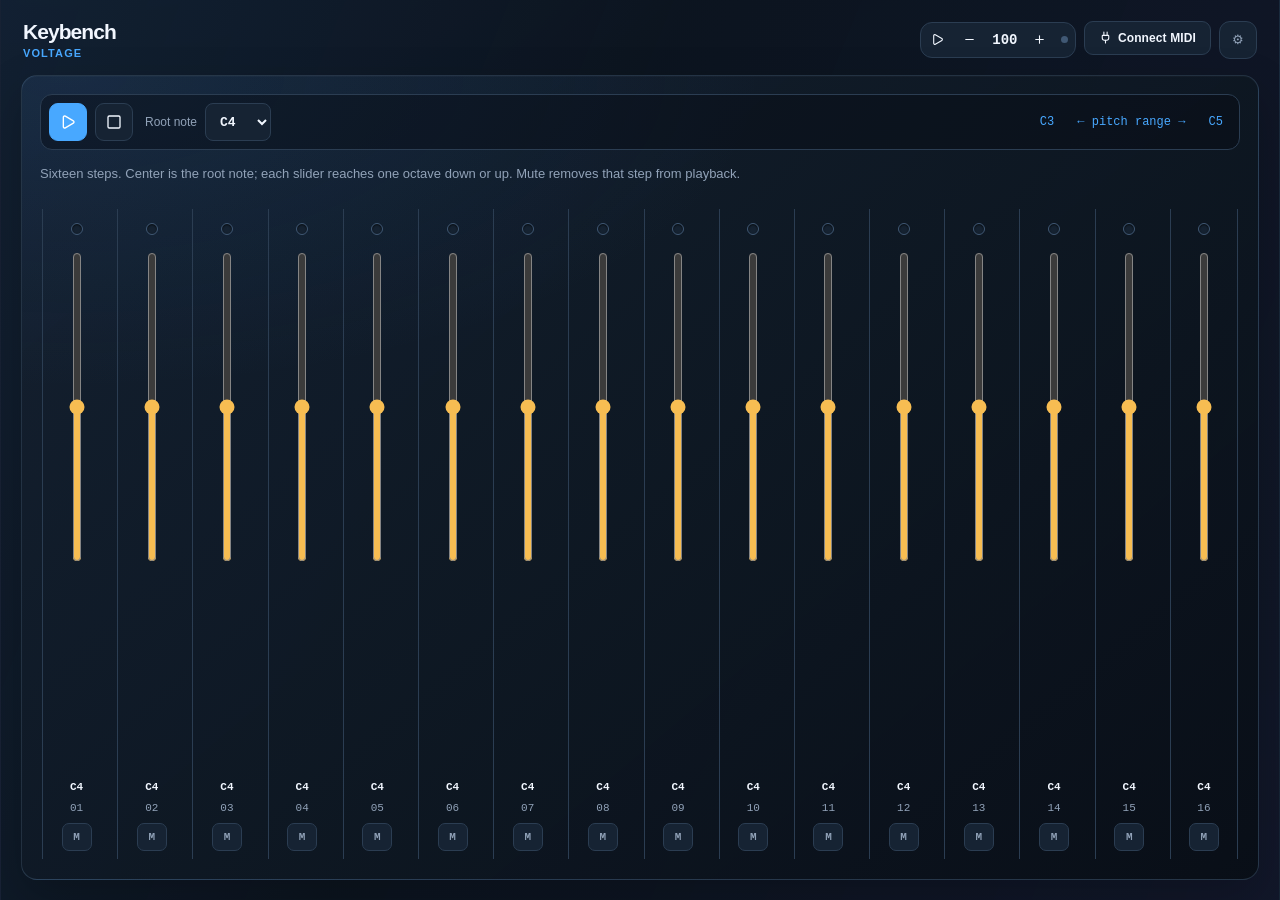
==== app/voltage/index.html @ 74cf9833 "feat: add Voltage step sequencer" ====
<!DOCTYPE html>
<html lang="en">
<head>
<meta charset="utf-8">
<meta name="viewport" content="width=device-width, initial-scale=1, viewport-fit=cover, interactive-widget=resizes-content">
<meta name="theme-color" content="#080d14">
<title>Keybench — Voltage</title>
<link rel="stylesheet" href="../assets/shared.css">
<link rel="stylesheet" href="voltage.css">
</head>
<body>
<div class="chassis">
  <div class="chassis-head">
    <a class="wordmark" href="../index.html"><b>Keybench</b><span>Voltage</span></a>
    <div class="nav-controls">
      <div class="metronome">
        <button class="tbtn-sm" id="metroPlay" aria-pressed="false" aria-label="Metronome"></button>
        <button class="tbtn-sm" id="bpmDown" aria-label="Decrease BPM"></button>
        <span class="bpm-readout" id="bpmReadout">100</span>
        <button class="tbtn-sm" id="bpmUp" aria-label="Increase BPM"></button>
        <span class="beat-dot" id="beatDot"></span>
      </div>
      <button class="btn-pill quick-connect" id="quickConnectBtn"></button>
      <button class="gear-btn" id="settingsBtn" aria-pressed="false" aria-expanded="false" aria-controls="panelDevice" aria-label="MIDI settings">⚙</button>
    </div>
  </div>

  <div class="screen">
    <section class="panel active" id="panelMain" role="tabpanel">
      <div class="voltage-toolbar">
        <button class="tbtn primary" id="playBtn" aria-label="Play"></button>
        <button class="tbtn" id="stopBtn" aria-label="Stop"></button>
        <label class="root-note" for="rootNote">Root note <select id="rootNote" aria-label="Root note, C3 to C5"></select></label>
        <span class="voltage-range"><span id="minPitch">C3</span> <span>← pitch range →</span> <span id="maxPitch">C5</span></span>
      </div>
      <p class="voltage-help">Sixteen steps. Center is the root note; each slider reaches one octave down or up. Mute removes that step from playback.</p>
      <div class="voltage-sequencer" id="voltageSequencer" aria-label="16-step voltage sequencer"></div>
    </section>

    <section class="panel settings-drawer" id="panelDevice" role="dialog" aria-modal="true" aria-label="MIDI settings">
      <div class="settings-scroll">
        <div class="settings-section"><span class="settings-note" id="connectStatus">Not connected — connect an output to hear Voltage.</span></div>
        <div class="settings-section"><h3>Input — the connected controller</h3><div class="device-list" role="radiogroup" aria-label="MIDI input device" id="inputList"></div></div>
        <div class="settings-section"><h3>Output — where Voltage sends</h3><div class="device-list" role="radiogroup" aria-label="MIDI output device" id="outputList"></div></div>
        <div class="settings-foot"><button class="btn-pill" id="rescanBtn">Rescan devices</button><span class="settings-note">Use Chrome or Edge over HTTPS or localhost for Web MIDI.</span></div>
      </div>
    </section>
  </div>
</div>
<script src="../assets/shared.js"></script>
<script src="voltage.js"></script>
</body>
</html>
---- app/assets/shared.css ----
/* Composer system (Bauhaus confetti on concrete), committed to a single dark scheme —
   this is the product's own screen, not a page that should flip with the OS.
   Shared by the launcher and every app folder in app/. */
:root {
  --bg:#080d14; --surface:#101a26; --surface-raised:#162333; --surface-elevated:#1c2b3e;
  --border:#2b3d52; --border-strong:#405874; --text:#f2f7ff; --text-muted:#91a2b8;
  --accent:#48a8ff; --accent-strong:#248bea; --accent-soft:rgba(72,168,255,.14);
  --rec:#ff626d; --mute-active:#e6505b; --ok:#48d59a;
  --t1:#f177aa; --t2:#48d59a; --t3:#f7bd52; --t4:#ad8cf2;
  --key-white:#e8edf2; --key-white-text:#17202b; --key-black:#111923;
  --shadow-focus:0 0 0 3px rgba(72,168,255,.28);
  --shadow-panel:0 18px 48px rgba(0,0,0,.2), inset 0 1px 0 rgba(255,255,255,.025);
  --font-display:'Helvetica Neue',Arial,ui-sans-serif,sans-serif;
  --font-body:-apple-system,'Segoe UI','Helvetica Neue',Arial,sans-serif;
  --font-mono:'SF Mono','Cascadia Code','JetBrains Mono',ui-monospace,'Courier New',monospace;
}

* { box-sizing: border-box; }
html { -webkit-tap-highlight-color:transparent; -webkit-text-size-adjust:100%; overscroll-behavior:none; background:var(--bg); }
html,body { margin:0; height:100%; height:100dvh; }
body {
  background:
    radial-gradient(ellipse 70% 52% at 8% -14%, rgba(57,133,224,.34), transparent 72%),
    radial-gradient(ellipse 60% 48% at 102% 110%, rgba(91,62,177,.25), transparent 70%),
    radial-gradient(ellipse 48% 42% at 78% 10%, rgba(18,77,128,.2), transparent 76%),
    #080d14;
  color: var(--text);
  font-family: var(--font-body);
  display:flex; flex-direction:column;
  min-height:100vh; min-height:100dvh; overscroll-behavior:none;
}
button, a, [role="button"] { touch-action:manipulation; user-select:none; -webkit-user-select:none; -webkit-touch-callout:none; }
button { font-family: inherit; cursor:pointer; transition:background .18s ease, border-color .18s ease, color .18s ease, transform .18s ease, box-shadow .18s ease; }
@media (hover: hover) and (pointer: fine) {
  button:hover:not(:disabled) { border-color:var(--border-strong); }
  .device-row:hover { background:var(--bg); }
}
button:active:not(:disabled) { transform:translateY(1px) scale(.985); }
button:disabled { cursor:not-allowed; }
button:focus-visible, [tabindex]:focus-visible, input:focus-visible {
  outline: 2px solid var(--accent); outline-offset: 2px; box-shadow: var(--shadow-focus);
}
@media (prefers-reduced-motion: reduce) {
  * { animation-duration: .001s !important; transition-duration: .001s !important; }
}

/* lucide icons, inlined (no CDN / no JS lib — every icon is a static SVG, see shared.js) */
.icon { width:16px; height:16px; display:inline-block; flex:0 0 auto; }

/* ---- chassis (the product; fills the real viewport, reflows via its own container query) ---- */
.chassis {
  container-type: inline-size;
  background:
    linear-gradient(112deg, rgba(18,34,53,.76), rgba(10,18,29,.68) 42%, rgba(18,22,44,.58)),
    color-mix(in srgb, var(--surface) 88%, transparent);
  border-inline:1px solid rgba(120,160,200,.08);
  width:100%;
  padding:calc(20px + env(safe-area-inset-top, 0px)) calc(20px + env(safe-area-inset-right, 0px)) calc(20px + env(safe-area-inset-bottom, 0px)) calc(20px + env(safe-area-inset-left, 0px));
  display:flex; flex-direction:column;
  flex:1; min-height:0;
}

/* navbar: wordmark + quick-connect + a settings toggle for the fuller device list.
   Each app page has exactly one center view, so there's no tab row to switch between
   here — switching apps is a page navigation (via the wordmark), not an in-page tab. */
.chassis-head { display:flex; align-items:center; justify-content:space-between; gap:16px; margin-bottom:16px; padding:0 2px; }
.wordmark { display:flex; flex-direction:column; gap:3px; color:inherit; text-decoration:none; }
.wordmark b {
  font-family:var(--font-display); font-size:21px; letter-spacing:-.045em;
  font-weight:750; color:var(--text);
}
.wordmark span { font-size:11px; color:var(--accent); letter-spacing:.1em; text-transform:uppercase; font-weight:700; }

.nav-controls { display:flex; align-items:center; gap:8px; }
.quick-connect { display:flex; align-items:center; gap:6px; }
.quick-connect .icon { width:13px; height:13px; }
.gear-btn {
  width:38px; height:38px; border-radius:11px; border:1px solid var(--border);
  background:var(--surface-raised); color:var(--text-muted); display:flex; align-items:center; justify-content:center;
  flex:0 0 auto;
}
.gear-btn[aria-pressed="true"] { background:var(--accent); border-color:var(--accent); color:#fff; }

/* metronome: one shared tempo + click, in every app's navbar */
.metronome { display:flex; align-items:center; gap:4px; padding:3px; border:1px solid var(--border); background:var(--surface-raised); border-radius:12px; }
.tbtn-sm {
  width:28px; height:28px; border-radius:8px; background:transparent; border:1px solid transparent;
  color:var(--text); display:flex; align-items:center; justify-content:center; flex:0 0 auto;
}
.tbtn-sm .icon { width:13px; height:13px; }
.tbtn-sm[aria-pressed="true"] { background:var(--accent); border-color:var(--accent); color:#fff; }
.metronome .bpm-readout {
  font-family:var(--font-mono); font-variant-numeric:tabular-nums; font-size:14px; font-weight:700;
  width:34px; text-align:center; color:var(--text);
}
.beat-dot { width:7px; height:7px; border-radius:50%; background:var(--border-strong); flex:0 0 auto; margin-inline:3px 4px; }

@container (max-width: 460px) {
  .chassis-head { flex-direction:column; }
  .nav-controls { align-self:stretch; justify-content:space-between; flex-wrap:wrap; }
}

.screen {
  background:
    radial-gradient(ellipse 78% 54% at 4% 0%, rgba(51,121,197,.12), transparent 72%),
    linear-gradient(140deg, rgba(21,34,50,.93), rgba(9,15,23,.97));
  border:1px solid rgba(89,119,151,.32);
  border-radius:16px;
  padding:18px;
  box-shadow:var(--shadow-panel);
  position:relative; overflow:hidden;
  display:flex; flex-direction:column; gap:14px;
  flex:1; min-height:0;
}
.panel { display:none; flex-direction:column; gap:16px; flex:1; min-height:0; }
.panel.active { display:flex; }
.settings-drawer {
  display:flex; position:absolute; z-index:10; inset:0 0 0 auto; width:min(460px, 100%);
  padding:22px; border-left:1px solid rgba(120,170,220,.36);
  background:linear-gradient(145deg, rgba(25,43,64,.98), rgba(9,16,25,.99));
  box-shadow:-24px 0 56px rgba(0,0,0,.4), inset 1px 0 0 rgba(255,255,255,.035);
  transform:translateX(104%); opacity:0; visibility:hidden;
  transition:transform .24s cubic-bezier(.2,.8,.2,1), opacity .18s ease, visibility 0s linear .24s;
}
.settings-drawer.active { transform:translateX(0); opacity:1; visibility:visible; transition-delay:0s; }
.settings-drawer .settings-scroll { max-width:none; }

/* ================= SHARED VERTICAL PIANO / ROLL ================= */
.roll-scroll {
  position:relative; display:flex; flex:1; min-height:260px; overflow:auto;
  border:1px solid var(--border); border-radius:12px; background:#0a111a;
  box-shadow:inset 0 1px 0 rgba(255,255,255,.025); overscroll-behavior:contain;
}

/* sticky, not a nested scroll container: a second independent scroller is what
   desyncs the keys from the grid when the grid also needs to scroll horizontally */
.roll-keycol { display:flex; flex-direction:column; flex:0 0 58px; position:sticky; left:0; z-index:2; box-shadow:8px 0 20px rgba(0,0,0,.16); }
.roll-key {
  height:28px; flex:0 0 28px; display:flex; align-items:center; justify-content:flex-end;
  padding-right:8px; font-family:var(--font-mono); font-size:12px;
  border-bottom:1px solid rgba(43,61,82,.8); cursor:pointer; user-select:none; touch-action:none;
  transition: background .08s ease;
}
.roll-key.white { background:var(--key-white); color:var(--key-white-text); }
.roll-key.black { background:var(--key-black); color:#fff; }
.roll-key.middle-c {
  color:var(--accent); font-weight:800;
  box-shadow:inset 0 1px 0 rgba(105,190,255,.9), inset 0 -1px 0 rgba(105,190,255,.9);
}
.roll-key.white.on { background: color-mix(in srgb, var(--key-white) 55%, var(--accent)); }
.roll-key.black.on { background: color-mix(in srgb, var(--key-black) 45%, var(--accent)); }

.key-hint { text-align:center; font-size:12px; line-height:1.55; color:var(--text-muted); margin:0 auto; max-width:90ch; }

/* ---- generic pill controls, used by transport/grid-settings and the device panel ---- */
.pill-group {
  display:flex; align-items:center; gap:2px; background:rgba(6,12,19,.46); border:1px solid var(--border);
  border-radius:10px; padding:3px;
}
.pill-group .pg-label { font-size:12px; color:var(--text-muted); padding:0 6px 0 8px; }
.pill-group button {
  background:transparent; border:none; border-radius:7px; padding:6px 10px;
  font-family:var(--font-mono); font-size:12px; color:var(--text-muted);
  display:flex; align-items:center; justify-content:center;
}
.pill-group button.icon-btn { padding:6px; }
.pill-group button .icon { width:12px; height:12px; }
.pill-group button[aria-pressed="true"] { background:var(--accent); color:#fff; }
.pill-group button:disabled { opacity:.35; cursor:default; }

.btn-pill {
  align-self:flex-start; border-radius:9px; border:1px solid var(--border); background:var(--surface-raised);
  color:var(--text); padding:9px 14px; font-size:12px; font-weight:650; letter-spacing:.01em;
}
.btn-pill[disabled] { opacity:.5; cursor:default; }
.btn-pill.on { background:var(--accent); border-color:var(--accent); color:#fff; }

/* ================= DEVICE (MIDI settings) ================= */
.settings-scroll { flex:1; min-height:0; overflow-y:auto; display:flex; flex-direction:column; gap:22px; max-width:760px; overscroll-behavior:contain; }
.settings-section { display:flex; flex-direction:column; gap:8px; }
.settings-section h3 {
  font-family:var(--font-display); font-size:13px; letter-spacing:.06em; text-transform:uppercase;
  color:var(--text-muted); font-weight:600; margin:0;
}
.device-list { display:flex; flex-direction:column; gap:4px; border:1px solid var(--border); border-radius:12px; background:rgba(7,13,20,.42); padding:7px; }
.device-row {
  display:flex; align-items:center; gap:10px; padding:11px 12px; border-radius:8px; cursor:pointer;
  background:transparent; border:none; width:100%; text-align:left; color:var(--text); font:inherit;
}
.device-row[aria-checked="true"] { background: var(--accent-soft); }
.device-row[aria-checked="true"] .device-info small { color: var(--text); }
.device-dot { width:8px; height:8px; border-radius:50%; background:var(--ok); flex:0 0 auto; }
.device-dot.off { background:var(--border); }
.device-info { display:flex; flex-direction:column; flex:1; min-width:0; gap:1px; }
.device-info b { font-size:13px; font-weight:600; }
.device-info small { font-family:var(--font-mono); font-size:12px; color:var(--text-muted); }
.device-check { width:16px; height:16px; border-radius:50%; border:1.5px solid var(--border); flex:0 0 auto; position:relative; }
.device-row[aria-checked="true"] .device-check { border-color:var(--accent); }
.device-row[aria-checked="true"] .device-check::after { content:""; position:absolute; inset:3px; border-radius:50%; background:var(--accent); }

.settings-foot { display:flex; flex-direction:column; gap:8px; }
.settings-note { font-size:12.5px; color:var(--text-muted); max-width:52ch; }

@media (max-width: 600px) {
  .chassis { padding:calc(12px + env(safe-area-inset-top, 0px)) calc(12px + env(safe-area-inset-right, 0px)) calc(12px + env(safe-area-inset-bottom, 0px)) calc(12px + env(safe-area-inset-left, 0px)); }
  .chassis-head { align-items:flex-start; margin-bottom:12px; }
  .screen { border-radius:13px; padding:12px; }
  .settings-drawer { inset:auto 0 0; width:100%; max-height:min(78dvh, 620px); padding:16px; border-top:1px solid rgba(120,170,220,.36); border-left:0; border-radius:18px 18px 0 0; transform:translateY(104%); box-shadow:0 -18px 48px rgba(0,0,0,.42), inset 0 1px 0 rgba(255,255,255,.04); }
  .settings-drawer.active { transform:translateY(0); }
  .metronome { order:2; }
  .quick-connect { flex:1; min-height:40px; justify-content:center; }
  .tbtn-sm, .gear-btn { width:40px; height:40px; }
  .btn-pill { min-height:40px; }
}
---- app/voltage/voltage.css ----
.voltage-toolbar { display:flex; align-items:center; gap:8px; flex-wrap:wrap; padding:8px; border:1px solid var(--border); border-radius:12px; background:rgba(7,13,20,.46); }
.voltage-toolbar .tbtn { width:38px; height:38px; border:1px solid var(--border); border-radius:9px; background:var(--surface-raised); color:var(--text); display:grid; place-items:center; }
.voltage-toolbar .tbtn.primary { background:var(--accent); border-color:var(--accent); color:#fff; }
.root-note { display:flex; align-items:center; gap:8px; margin-left:4px; color:var(--text-muted); font-size:12px; }
.root-note select { min-height:38px; border:1px solid var(--border); border-radius:8px; padding:0 10px; background:var(--surface-raised); color:var(--text); font:700 13px var(--font-mono); }
.voltage-range { margin-left:auto; color:var(--text-muted); font:12px var(--font-mono); }
.voltage-range span { margin-inline:8px; color:var(--accent); }
.voltage-help { margin:0; color:var(--text-muted); font-size:13px; }
.voltage-sequencer { display:grid; grid-template-columns:repeat(16, minmax(42px, 1fr)); gap:7px; flex:1; min-height:300px; overflow-x:auto; padding:12px 2px 2px; }
.voltage-step { min-width:42px; display:grid; grid-template-rows:24px 1fr auto auto; justify-items:center; gap:9px; padding:8px 4px; border-left:1px solid var(--border); }
.voltage-step:last-child { border-right:1px solid var(--border); }
.step-light { width:12px; height:12px; align-self:center; border-radius:50%; background:#152231; border:1px solid var(--border-strong); box-shadow:inset 0 1px 2px rgba(0,0,0,.7); }
.voltage-step.current .step-light { background:var(--t3); border-color:#ffe3a7; box-shadow:inset 0 1px 1px rgba(255,255,255,.45); }
.pitch-slider { writing-mode:vertical-lr; direction:rtl; width:28px; height:min(42vh, 310px); min-height:190px; accent-color:var(--t3); cursor:pointer; }
.step-note, .step-number { font:11px var(--font-mono); font-variant-numeric:tabular-nums; }
.step-note { color:var(--text); font-weight:700; }
.step-number { color:var(--text-muted); }
.step-mute { width:30px; height:28px; border:1px solid var(--border); border-radius:7px; background:var(--surface-raised); color:var(--text-muted); font:700 11px var(--font-mono); }
.step-mute[aria-pressed="true"] { background:var(--mute-active); border-color:var(--mute-active); color:#fff; }
.voltage-step.muted { opacity:.56; }
@media (max-width:600px) { .voltage-range { width:100%; margin-left:4px; } .voltage-sequencer { grid-template-columns:repeat(16, 52px); } .pitch-slider { height:230px; } .step-mute { width:36px; height:36px; } }
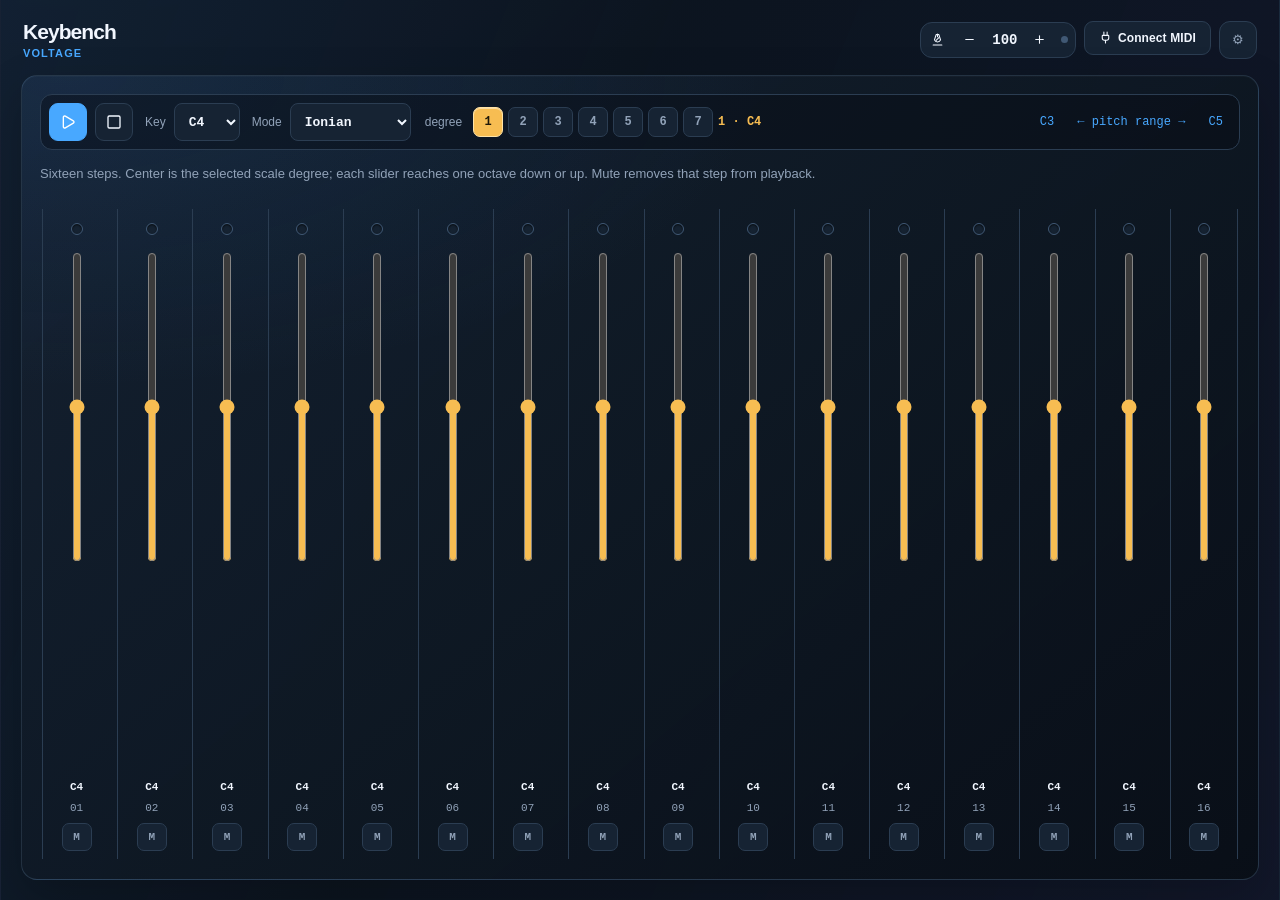
==== commit ea3c204f: "feat: add Voltage scale progression controls" ====
--- a/app/voltage/index.html
+++ b/app/voltage/index.html
@@ -30,10 +30,19 @@
       <div class="voltage-toolbar">
         <button class="tbtn primary" id="playBtn" aria-label="Play"></button>
         <button class="tbtn" id="stopBtn" aria-label="Stop"></button>
-        <label class="root-note" for="rootNote">Root note <select id="rootNote" aria-label="Root note, C3 to C5"></select></label>
+        <label class="root-note" for="rootNote">Key <select id="rootNote" aria-label="Key, C3 to C5"></select></label>
+        <label class="root-note" for="modeSelect">Mode
+          <select id="modeSelect">
+            <option value="ionian">Ionian</option><option value="dorian">Dorian</option><option value="phrygian">Phrygian</option>
+            <option value="lydian">Lydian</option><option value="mixolydian">Mixolydian</option><option value="aeolian">Aeolian</option><option value="locrian">Locrian</option>
+          </select>
+        </label>
+        <div class="progression" id="degreeCtl" role="group" aria-label="Scale degree">
+          <span>degree</span><button data-degree="1" aria-pressed="true">1</button><button data-degree="2">2</button><button data-degree="3">3</button><button data-degree="4">4</button><button data-degree="5">5</button><button data-degree="6">6</button><button data-degree="7">7</button><output id="degreeReadout" aria-live="polite">1 · C4</output>
+        </div>
         <span class="voltage-range"><span id="minPitch">C3</span> <span>← pitch range →</span> <span id="maxPitch">C5</span></span>
       </div>
-      <p class="voltage-help">Sixteen steps. Center is the root note; each slider reaches one octave down or up. Mute removes that step from playback.</p>
+      <p class="voltage-help">Sixteen steps. Center is the selected scale degree; each slider reaches one octave down or up. Mute removes that step from playback.</p>
       <div class="voltage-sequencer" id="voltageSequencer" aria-label="16-step voltage sequencer"></div>
     </section>
 
--- a/app/voltage/voltage.css
+++ b/app/voltage/voltage.css
@@ -3,6 +3,11 @@
 .voltage-toolbar .tbtn.primary { background:var(--accent); border-color:var(--accent); color:#fff; }
 .root-note { display:flex; align-items:center; gap:8px; margin-left:4px; color:var(--text-muted); font-size:12px; }
 .root-note select { min-height:38px; border:1px solid var(--border); border-radius:8px; padding:0 10px; background:var(--surface-raised); color:var(--text); font:700 13px var(--font-mono); }
+.progression { display:flex; align-items:center; gap:5px; min-height:38px; }
+.progression span { padding:0 6px; color:var(--text-muted); font-size:12px; }
+.progression button { min-width:30px; height:30px; border:1px solid var(--border); border-radius:7px; background:var(--surface-raised); color:var(--text-muted); font:700 12px var(--font-mono); }
+.progression button[aria-pressed="true"] { background:var(--t3); border-color:#ffe3a7; color:#1e1708; box-shadow:inset 0 1px 0 rgba(255,255,255,.45); }
+.progression output { min-width:42px; color:var(--t3); font:700 12px var(--font-mono); font-variant-numeric:tabular-nums; }
 .voltage-range { margin-left:auto; color:var(--text-muted); font:12px var(--font-mono); }
 .voltage-range span { margin-inline:8px; color:var(--accent); }
 .voltage-help { margin:0; color:var(--text-muted); font-size:13px; }
@@ -18,4 +23,4 @@
 .step-mute { width:30px; height:28px; border:1px solid var(--border); border-radius:7px; background:var(--surface-raised); color:var(--text-muted); font:700 11px var(--font-mono); }
 .step-mute[aria-pressed="true"] { background:var(--mute-active); border-color:var(--mute-active); color:#fff; }
 .voltage-step.muted { opacity:.56; }
-@media (max-width:600px) { .voltage-range { width:100%; margin-left:4px; } .voltage-sequencer { grid-template-columns:repeat(16, 52px); } .pitch-slider { height:230px; } .step-mute { width:36px; height:36px; } }
+@media (max-width:600px) { .voltage-range, .progression { width:100%; margin-left:4px; } .progression button { flex:1; min-width:0; } .voltage-sequencer { grid-template-columns:repeat(16, 52px); } .pitch-slider { height:230px; } .step-mute { width:36px; height:36px; } }
